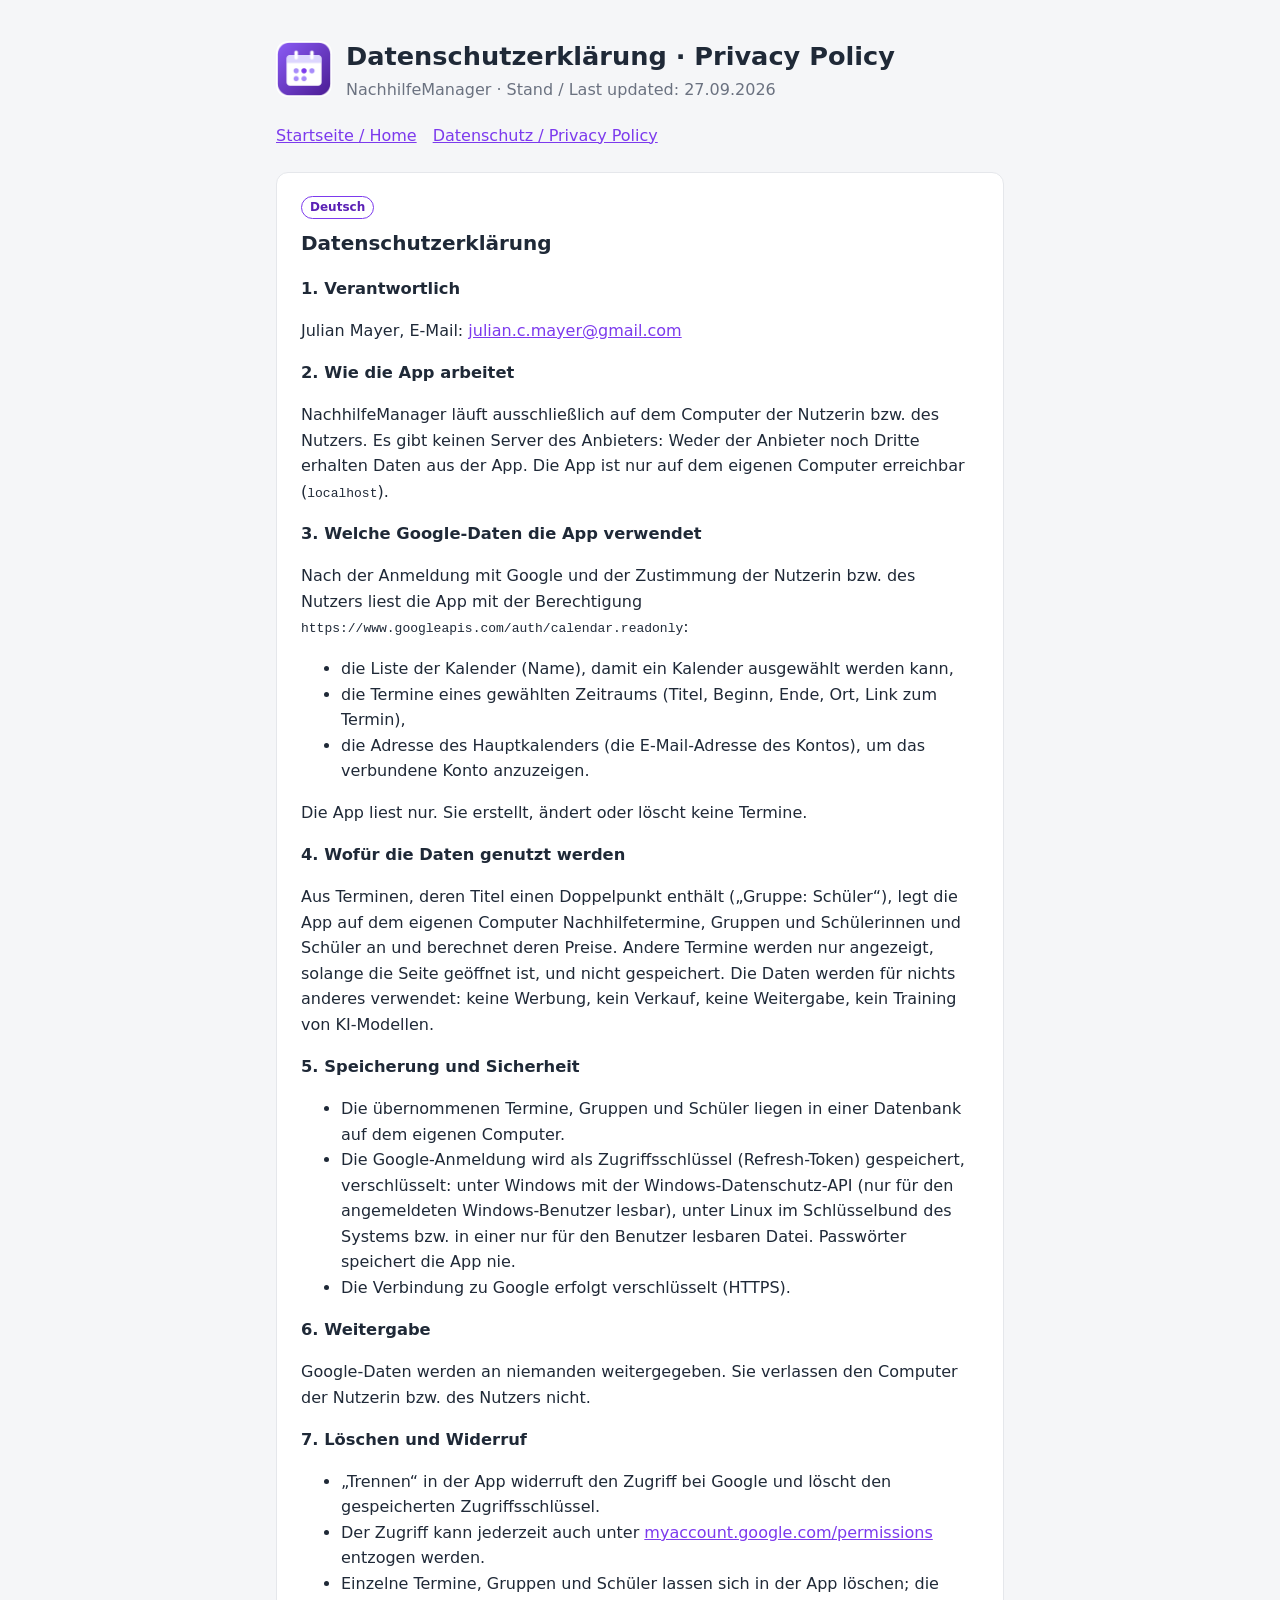
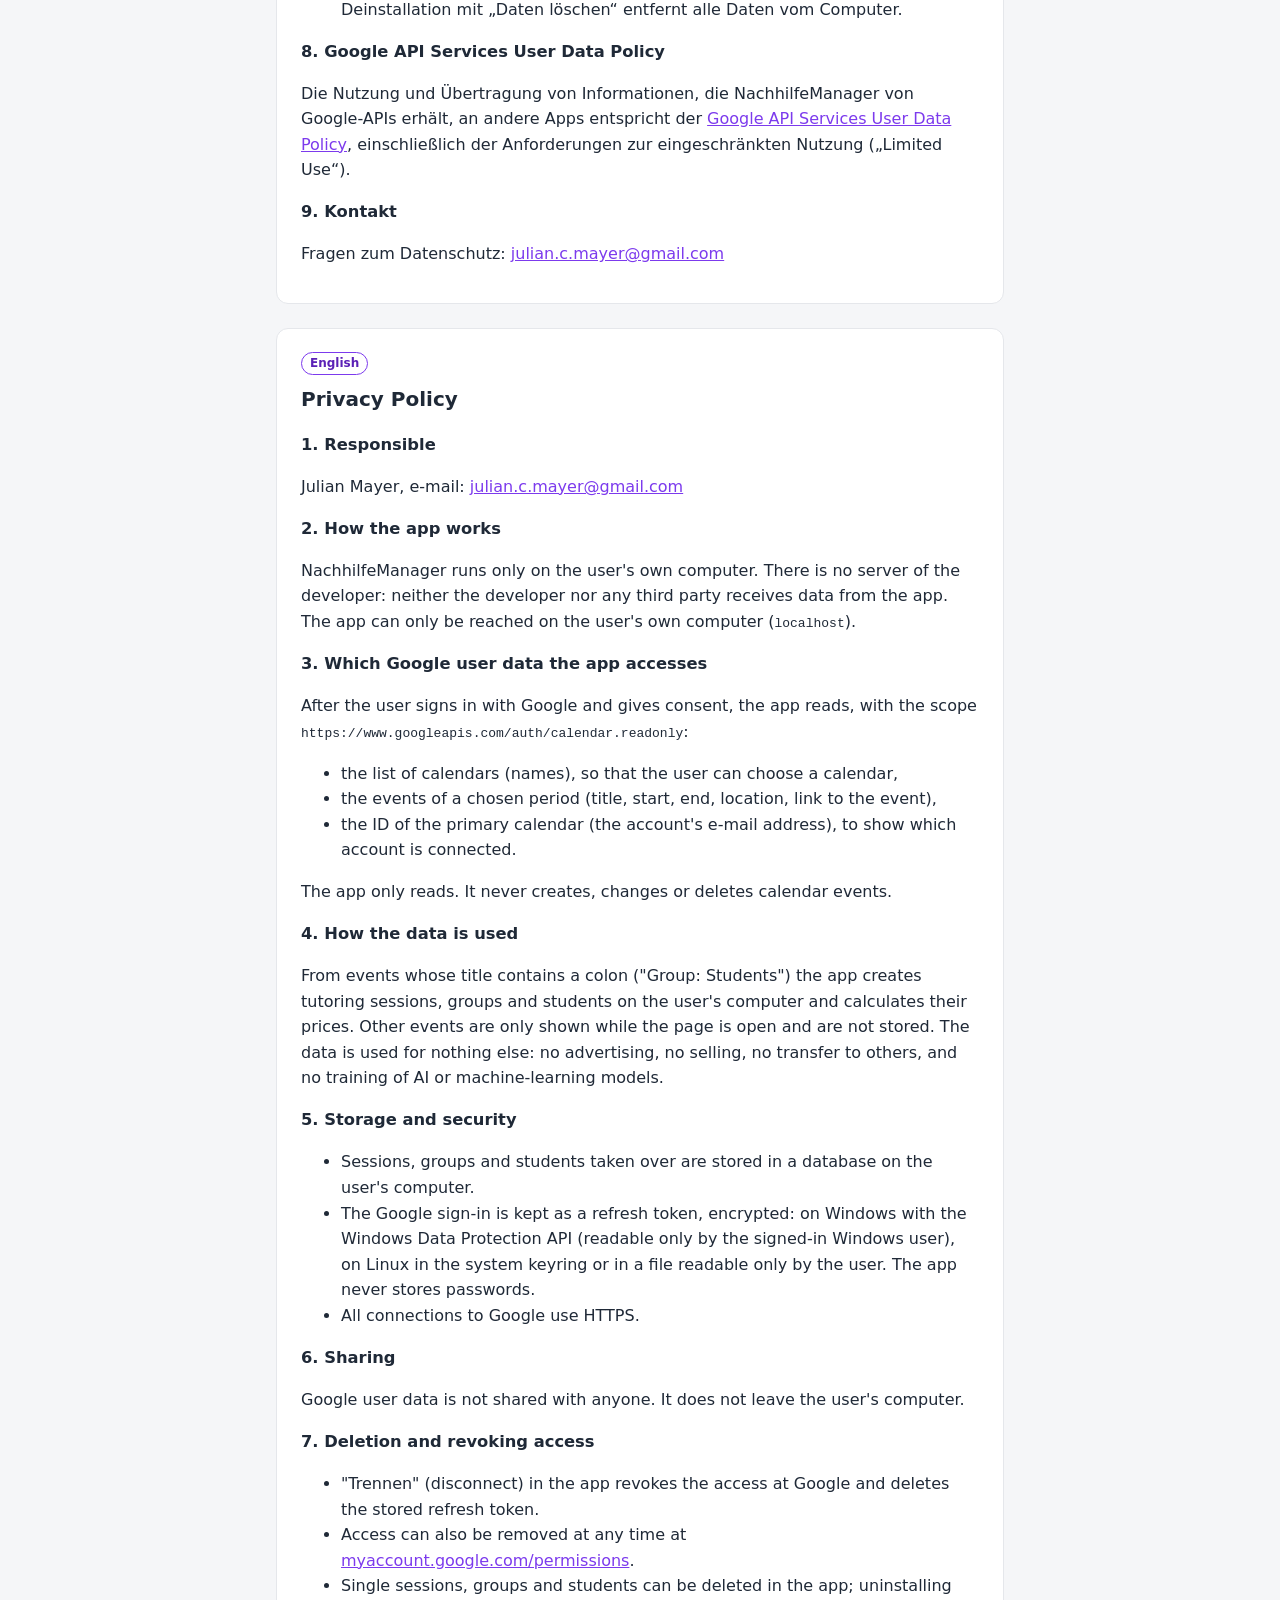
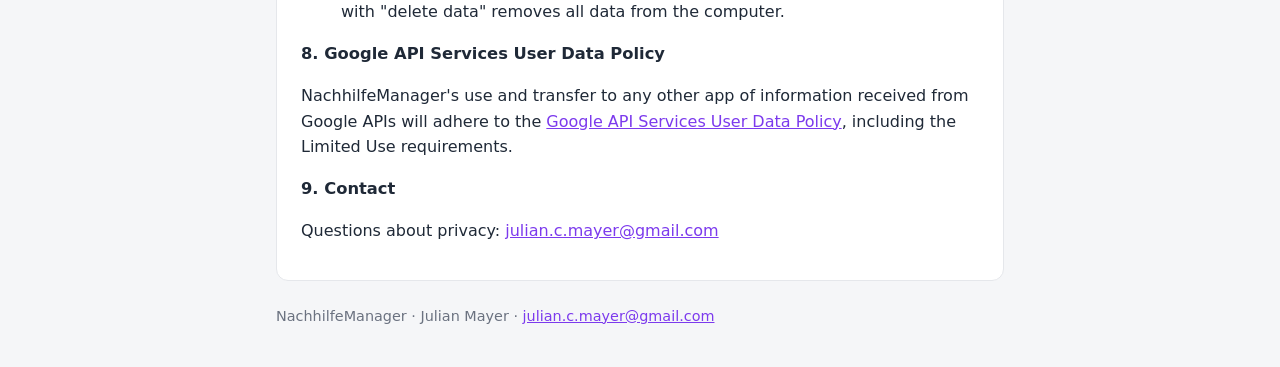
==== privacy.html @ 803e3d3e "NachhilfeManager homepage and privacy policy Co-Authored-By: Claude Opus 5.5 <noreply@anthropic.com>" ====
<!doctype html>
<html lang="de">
<head>
  <meta charset="utf-8">
  <meta name="viewport" content="width=device-width, initial-scale=1">
  <title>Datenschutz / Privacy Policy · NachhilfeManager</title>
  <link rel="icon" href="nachhilfemanager-logo.png">
  <link rel="stylesheet" href="style.css">
</head>
<body>
  <header>
    <img src="nachhilfemanager-logo.png" alt="">
    <div>
      <h1>Datenschutzerklärung · Privacy Policy</h1>
      <p>NachhilfeManager · Stand / Last updated: 27.09.2026</p>
    </div>
  </header>
  <nav><a href="./">Startseite / Home</a><a href="privacy.html">Datenschutz / Privacy Policy</a></nav>
  <main>
    <section lang="de">
      <span class="lang">Deutsch</span>
      <h2>Datenschutzerklärung</h2>
      <h3>1. Verantwortlich</h3>
      <p>Julian Mayer, E-Mail: <a href="mailto:julian.c.mayer@gmail.com">julian.c.mayer@gmail.com</a></p>
      <h3>2. Wie die App arbeitet</h3>
      <p>NachhilfeManager läuft ausschließlich auf dem Computer der Nutzerin bzw. des Nutzers. Es gibt keinen Server des
        Anbieters: Weder der Anbieter noch Dritte erhalten Daten aus der App. Die App ist nur auf dem eigenen Computer
        erreichbar (<code>localhost</code>).</p>
      <h3>3. Welche Google-Daten die App verwendet</h3>
      <p>Nach der Anmeldung mit Google und der Zustimmung der Nutzerin bzw. des Nutzers liest die App mit der Berechtigung
        <code>https://www.googleapis.com/auth/calendar.readonly</code>:</p>
      <ul>
        <li>die Liste der Kalender (Name), damit ein Kalender ausgewählt werden kann,</li>
        <li>die Termine eines gewählten Zeitraums (Titel, Beginn, Ende, Ort, Link zum Termin),</li>
        <li>die Adresse des Hauptkalenders (die E-Mail-Adresse des Kontos), um das verbundene Konto anzuzeigen.</li>
      </ul>
      <p>Die App liest nur. Sie erstellt, ändert oder löscht keine Termine.</p>
      <h3>4. Wofür die Daten genutzt werden</h3>
      <p>Aus Terminen, deren Titel einen Doppelpunkt enthält („Gruppe: Schüler“), legt die App auf dem eigenen Computer
        Nachhilfetermine, Gruppen und Schülerinnen und Schüler an und berechnet deren Preise. Andere Termine werden nur
        angezeigt, solange die Seite geöffnet ist, und nicht gespeichert. Die Daten werden für nichts anderes verwendet:
        keine Werbung, kein Verkauf, keine Weitergabe, kein Training von KI-Modellen.</p>
      <h3>5. Speicherung und Sicherheit</h3>
      <ul>
        <li>Die übernommenen Termine, Gruppen und Schüler liegen in einer Datenbank auf dem eigenen Computer.</li>
        <li>Die Google-Anmeldung wird als Zugriffsschlüssel (Refresh-Token) gespeichert, verschlüsselt: unter Windows mit
          der Windows-Datenschutz-API (nur für den angemeldeten Windows-Benutzer lesbar), unter Linux im
          Schlüsselbund des Systems bzw. in einer nur für den Benutzer lesbaren Datei. Passwörter speichert die App nie.</li>
        <li>Die Verbindung zu Google erfolgt verschlüsselt (HTTPS).</li>
      </ul>
      <h3>6. Weitergabe</h3>
      <p>Google-Daten werden an niemanden weitergegeben. Sie verlassen den Computer der Nutzerin bzw. des Nutzers nicht.</p>
      <h3>7. Löschen und Widerruf</h3>
      <ul>
        <li>„Trennen“ in der App widerruft den Zugriff bei Google und löscht den gespeicherten Zugriffsschlüssel.</li>
        <li>Der Zugriff kann jederzeit auch unter <a href="https://myaccount.google.com/permissions">myaccount.google.com/permissions</a>
          entzogen werden.</li>
        <li>Einzelne Termine, Gruppen und Schüler lassen sich in der App löschen; die Deinstallation mit „Daten löschen“
          entfernt alle Daten vom Computer.</li>
      </ul>
      <h3>8. Google API Services User Data Policy</h3>
      <p>Die Nutzung und Übertragung von Informationen, die NachhilfeManager von Google-APIs erhält, an andere Apps
        entspricht der <a href="https://developers.google.com/terms/api-services-user-data-policy">Google API Services User
        Data Policy</a>, einschließlich der Anforderungen zur eingeschränkten Nutzung („Limited Use“).</p>
      <h3>9. Kontakt</h3>
      <p>Fragen zum Datenschutz: <a href="mailto:julian.c.mayer@gmail.com">julian.c.mayer@gmail.com</a></p>
    </section>

    <section lang="en">
      <span class="lang">English</span>
      <h2>Privacy Policy</h2>
      <h3>1. Responsible</h3>
      <p>Julian Mayer, e-mail: <a href="mailto:julian.c.mayer@gmail.com">julian.c.mayer@gmail.com</a></p>
      <h3>2. How the app works</h3>
      <p>NachhilfeManager runs only on the user's own computer. There is no server of the developer: neither the developer
        nor any third party receives data from the app. The app can only be reached on the user's own computer
        (<code>localhost</code>).</p>
      <h3>3. Which Google user data the app accesses</h3>
      <p>After the user signs in with Google and gives consent, the app reads, with the scope
        <code>https://www.googleapis.com/auth/calendar.readonly</code>:</p>
      <ul>
        <li>the list of calendars (names), so that the user can choose a calendar,</li>
        <li>the events of a chosen period (title, start, end, location, link to the event),</li>
        <li>the ID of the primary calendar (the account's e-mail address), to show which account is connected.</li>
      </ul>
      <p>The app only reads. It never creates, changes or deletes calendar events.</p>
      <h3>4. How the data is used</h3>
      <p>From events whose title contains a colon ("Group: Students") the app creates tutoring sessions, groups and students
        on the user's computer and calculates their prices. Other events are only shown while the page is open and are
        not stored. The data is used for nothing else: no advertising, no selling, no transfer to others, and no training
        of AI or machine-learning models.</p>
      <h3>5. Storage and security</h3>
      <ul>
        <li>Sessions, groups and students taken over are stored in a database on the user's computer.</li>
        <li>The Google sign-in is kept as a refresh token, encrypted: on Windows with the Windows Data Protection API
          (readable only by the signed-in Windows user), on Linux in the system keyring or in a file readable only by the
          user. The app never stores passwords.</li>
        <li>All connections to Google use HTTPS.</li>
      </ul>
      <h3>6. Sharing</h3>
      <p>Google user data is not shared with anyone. It does not leave the user's computer.</p>
      <h3>7. Deletion and revoking access</h3>
      <ul>
        <li>"Trennen" (disconnect) in the app revokes the access at Google and deletes the stored refresh token.</li>
        <li>Access can also be removed at any time at <a href="https://myaccount.google.com/permissions">myaccount.google.com/permissions</a>.</li>
        <li>Single sessions, groups and students can be deleted in the app; uninstalling with "delete data" removes all
          data from the computer.</li>
      </ul>
      <h3>8. Google API Services User Data Policy</h3>
      <p>NachhilfeManager's use and transfer to any other app of information received from Google APIs will adhere to the
        <a href="https://developers.google.com/terms/api-services-user-data-policy">Google API Services User Data Policy</a>,
        including the Limited Use requirements.</p>
      <h3>9. Contact</h3>
      <p>Questions about privacy: <a href="mailto:julian.c.mayer@gmail.com">julian.c.mayer@gmail.com</a></p>
    </section>
  </main>
  <footer>NachhilfeManager · Julian Mayer · <a href="mailto:julian.c.mayer@gmail.com">julian.c.mayer@gmail.com</a></footer>
</body>
</html>
---- style.css ----
:root {
  --accent: #7c3aed;
  --accent-dark: #5b21b6;
  --text: #1f2937;
  --muted: #6b7280;
  --border: #e5e7eb;
  --bg: #f5f6f8;
  --card: #fff;
}
@media (prefers-color-scheme: dark) {
  :root {
    --accent: #a78bfa;
    --accent-dark: #c4b5fd;
    --text: #e5e7eb;
    --muted: #9ca3af;
    --border: #374151;
    --bg: #111827;
    --card: #1f2937;
  }
}
* { box-sizing: border-box; }
body {
  margin: 0;
  font-family: system-ui, -apple-system, "Segoe UI", Roboto, sans-serif;
  line-height: 1.6;
  color: var(--text);
  background: var(--bg);
}
header, main, footer { max-width: 760px; margin: 0 auto; padding: 0 16px; }
header { display: flex; align-items: center; gap: 14px; padding-top: 36px; }
header img { width: 56px; height: 56px; border-radius: 12px; }
header h1 { margin: 0; font-size: 1.6rem; }
header p { margin: 0; color: var(--muted); }
nav { display: flex; gap: 16px; margin: 20px auto 0; max-width: 760px; padding: 0 16px; }
a { color: var(--accent); }
section { margin: 24px 0; padding: 20px 24px; background: var(--card); border: 1px solid var(--border); border-radius: 12px; }
h2 { margin-top: 0; font-size: 1.25rem; }
h3 { margin-bottom: 4px; font-size: 1.02rem; }
.lang { display: inline-block; margin-bottom: 8px; padding: 1px 8px; font-size: 0.75rem; font-weight: 600;
  color: var(--accent-dark); border: 1px solid var(--accent); border-radius: 999px; }
footer { padding-bottom: 40px; color: var(--muted); font-size: 0.9rem; }
@media (max-width: 520px) { section { padding: 16px; } header { padding-top: 24px; } }
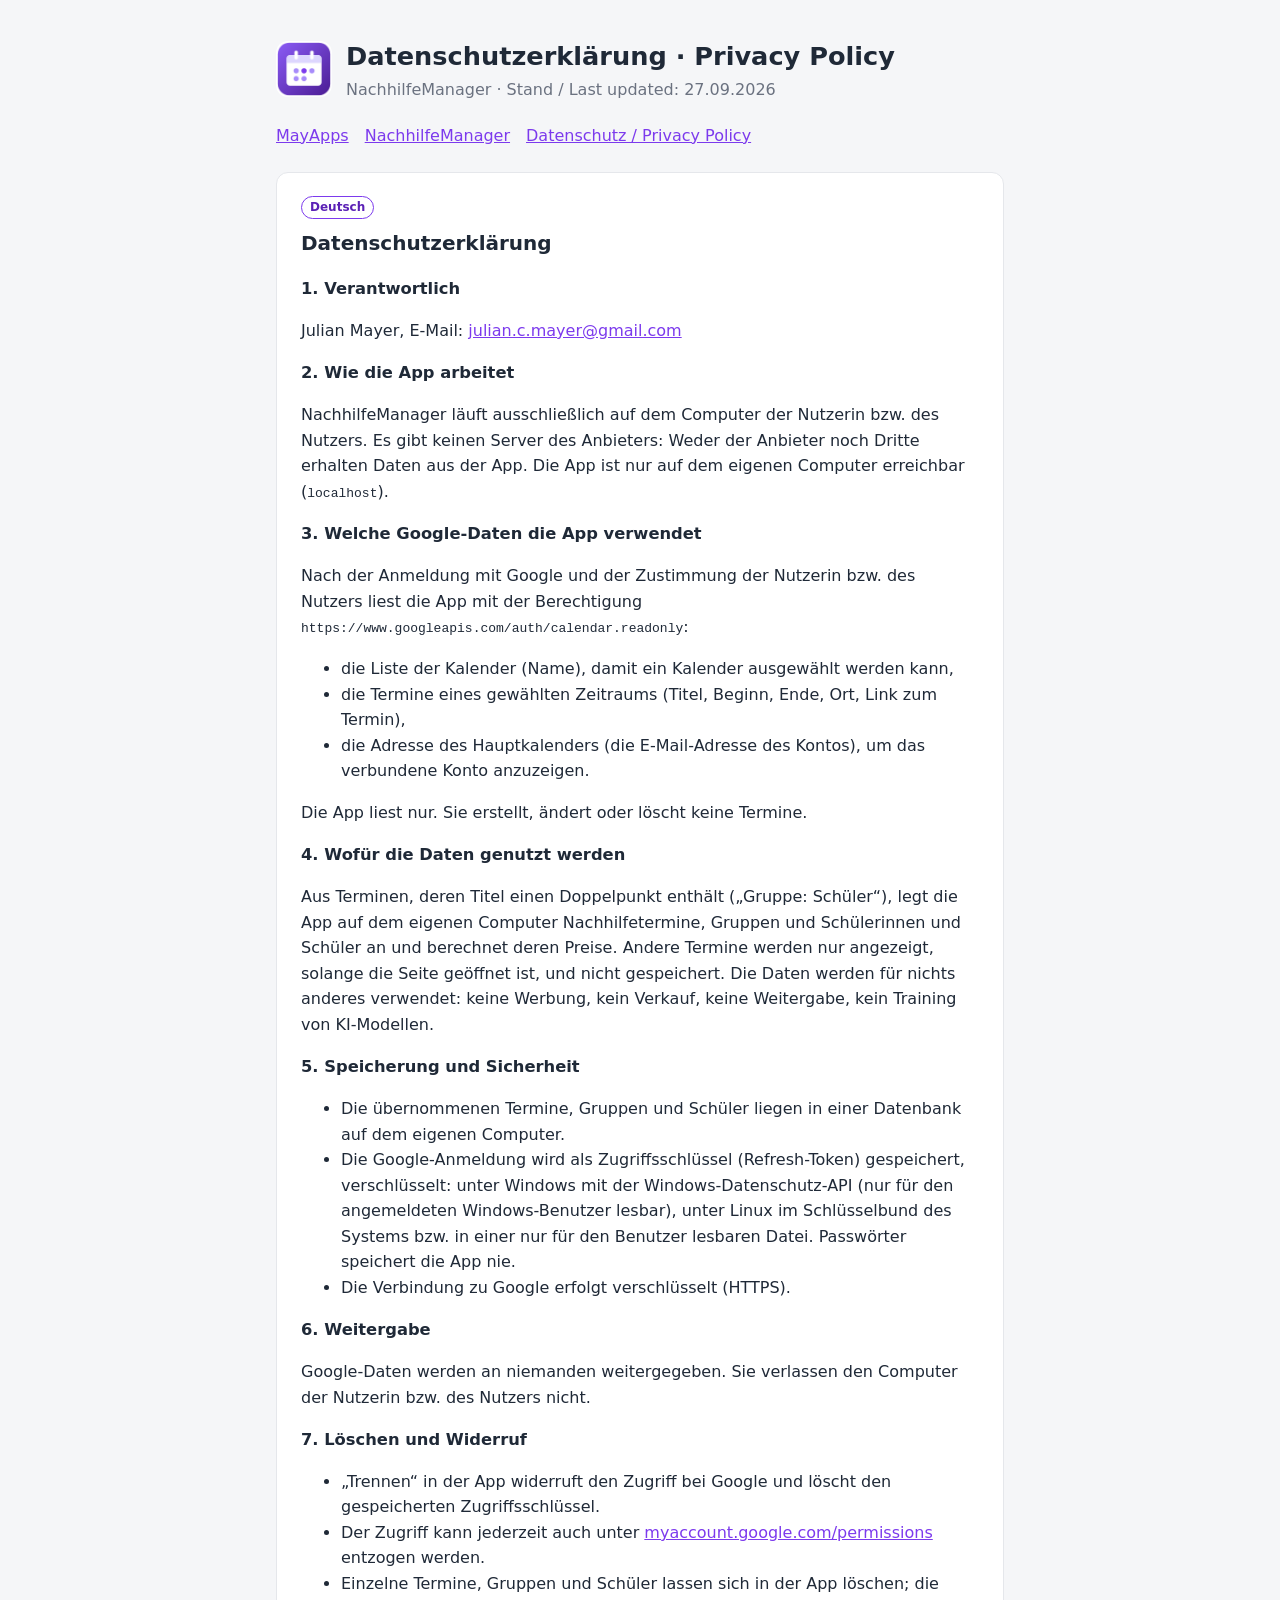
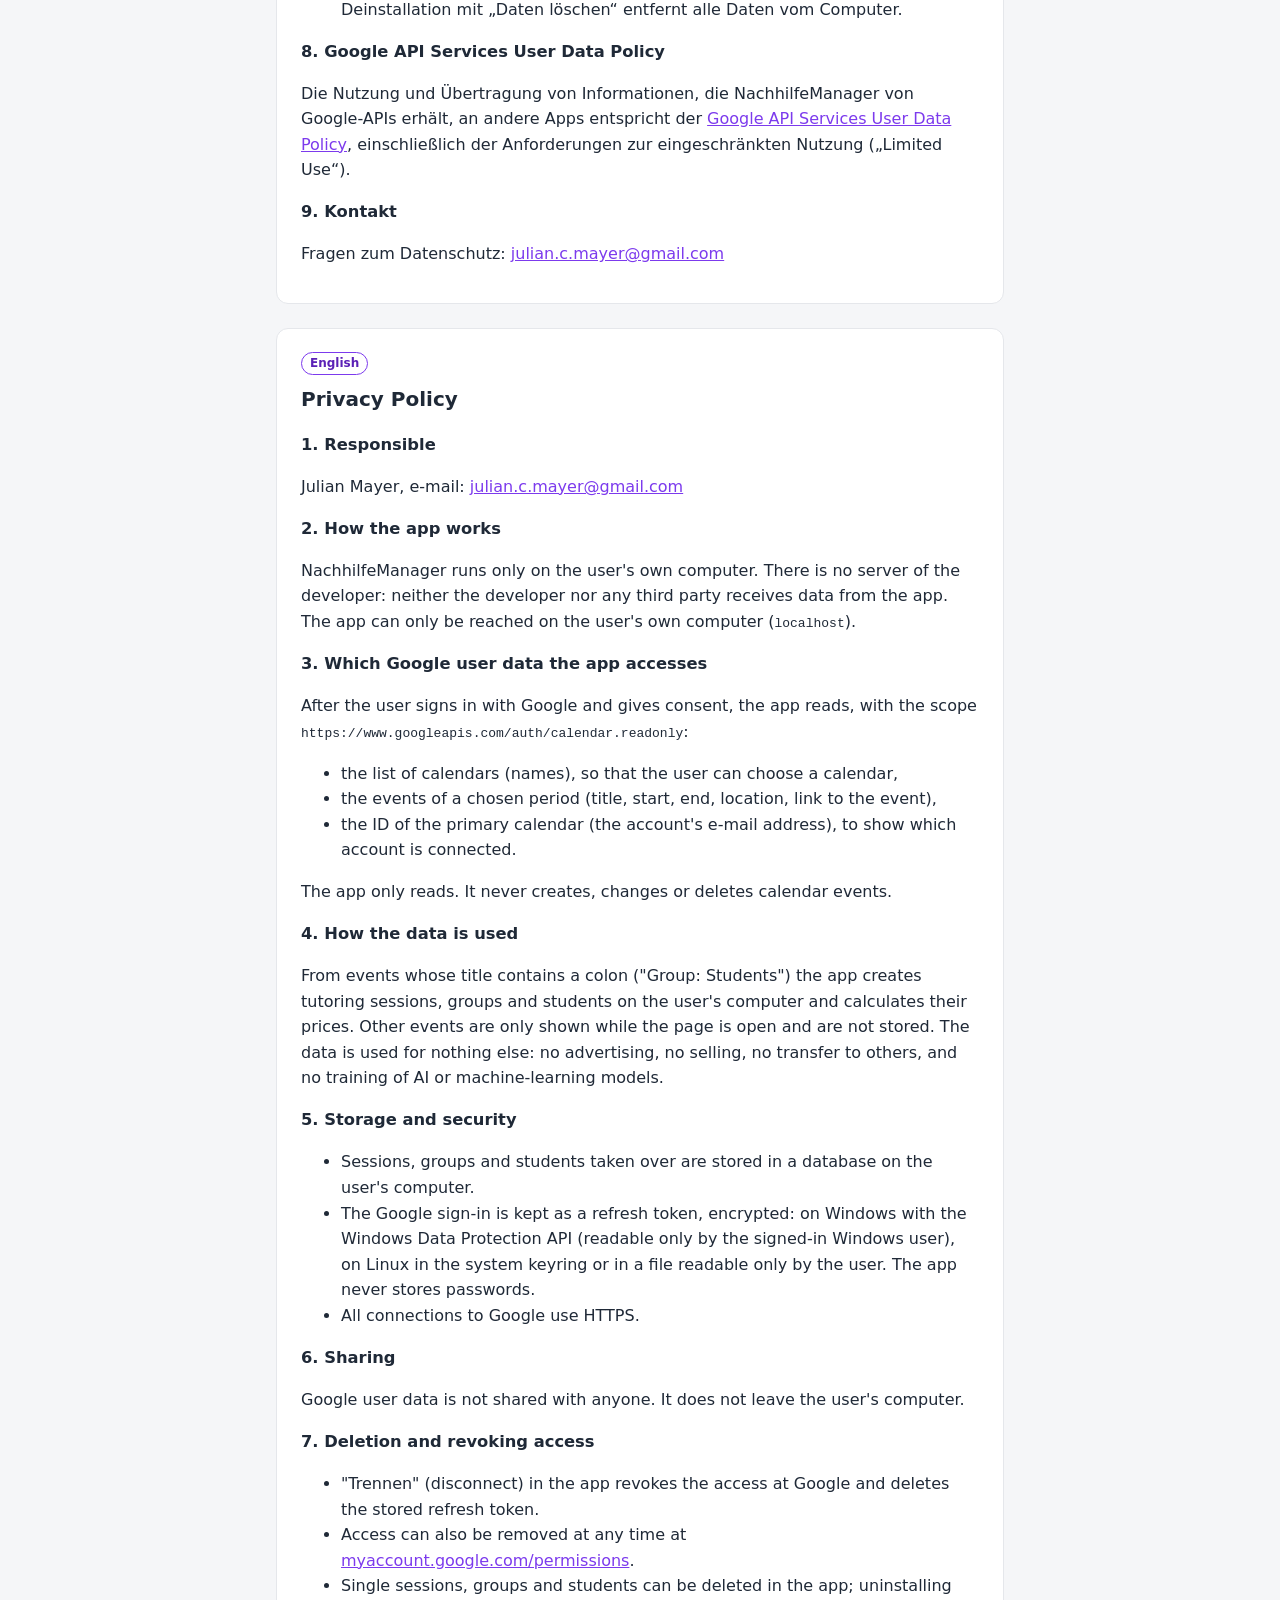
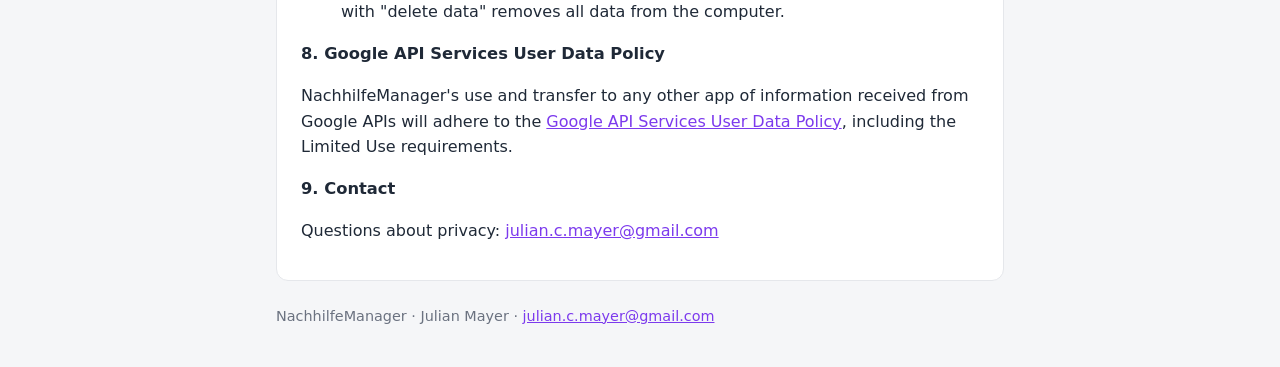
==== commit a09deca2: "MayApps overview with one page per app: NachhilfeManager, MayFinances The NachhilfeManager pages mov" ====
--- a/privacy.html
+++ b/privacy.html
@@ -2,118 +2,13 @@
 <html lang="de">
 <head>
   <meta charset="utf-8">
-  <meta name="viewport" content="width=device-width, initial-scale=1">
-  <title>Datenschutz / Privacy Policy · NachhilfeManager</title>
-  <link rel="icon" href="nachhilfemanager-logo.png">
-  <link rel="stylesheet" href="style.css">
+  <title>NachhilfeManager · Datenschutz / Privacy Policy</title>
+  <!-- The NachhilfeManager privacy policy moved into its own folder; this address keeps working. -->
+  <meta http-equiv="refresh" content="0; url=nachhilfemanager/privacy.html">
+  <link rel="canonical" href="https://juliancmayer.github.io/nachhilfemanager/privacy.html">
 </head>
 <body>
-  <header>
-    <img src="nachhilfemanager-logo.png" alt="">
-    <div>
-      <h1>Datenschutzerklärung · Privacy Policy</h1>
-      <p>NachhilfeManager · Stand / Last updated: 27.09.2026</p>
-    </div>
-  </header>
-  <nav><a href="./">Startseite / Home</a><a href="privacy.html">Datenschutz / Privacy Policy</a></nav>
-  <main>
-    <section lang="de">
-      <span class="lang">Deutsch</span>
-      <h2>Datenschutzerklärung</h2>
-      <h3>1. Verantwortlich</h3>
-      <p>Julian Mayer, E-Mail: <a href="mailto:julian.c.mayer@gmail.com">julian.c.mayer@gmail.com</a></p>
-      <h3>2. Wie die App arbeitet</h3>
-      <p>NachhilfeManager läuft ausschließlich auf dem Computer der Nutzerin bzw. des Nutzers. Es gibt keinen Server des
-        Anbieters: Weder der Anbieter noch Dritte erhalten Daten aus der App. Die App ist nur auf dem eigenen Computer
-        erreichbar (<code>localhost</code>).</p>
-      <h3>3. Welche Google-Daten die App verwendet</h3>
-      <p>Nach der Anmeldung mit Google und der Zustimmung der Nutzerin bzw. des Nutzers liest die App mit der Berechtigung
-        <code>https://www.googleapis.com/auth/calendar.readonly</code>:</p>
-      <ul>
-        <li>die Liste der Kalender (Name), damit ein Kalender ausgewählt werden kann,</li>
-        <li>die Termine eines gewählten Zeitraums (Titel, Beginn, Ende, Ort, Link zum Termin),</li>
-        <li>die Adresse des Hauptkalenders (die E-Mail-Adresse des Kontos), um das verbundene Konto anzuzeigen.</li>
-      </ul>
-      <p>Die App liest nur. Sie erstellt, ändert oder löscht keine Termine.</p>
-      <h3>4. Wofür die Daten genutzt werden</h3>
-      <p>Aus Terminen, deren Titel einen Doppelpunkt enthält („Gruppe: Schüler“), legt die App auf dem eigenen Computer
-        Nachhilfetermine, Gruppen und Schülerinnen und Schüler an und berechnet deren Preise. Andere Termine werden nur
-        angezeigt, solange die Seite geöffnet ist, und nicht gespeichert. Die Daten werden für nichts anderes verwendet:
-        keine Werbung, kein Verkauf, keine Weitergabe, kein Training von KI-Modellen.</p>
-      <h3>5. Speicherung und Sicherheit</h3>
-      <ul>
-        <li>Die übernommenen Termine, Gruppen und Schüler liegen in einer Datenbank auf dem eigenen Computer.</li>
-        <li>Die Google-Anmeldung wird als Zugriffsschlüssel (Refresh-Token) gespeichert, verschlüsselt: unter Windows mit
-          der Windows-Datenschutz-API (nur für den angemeldeten Windows-Benutzer lesbar), unter Linux im
-          Schlüsselbund des Systems bzw. in einer nur für den Benutzer lesbaren Datei. Passwörter speichert die App nie.</li>
-        <li>Die Verbindung zu Google erfolgt verschlüsselt (HTTPS).</li>
-      </ul>
-      <h3>6. Weitergabe</h3>
-      <p>Google-Daten werden an niemanden weitergegeben. Sie verlassen den Computer der Nutzerin bzw. des Nutzers nicht.</p>
-      <h3>7. Löschen und Widerruf</h3>
-      <ul>
-        <li>„Trennen“ in der App widerruft den Zugriff bei Google und löscht den gespeicherten Zugriffsschlüssel.</li>
-        <li>Der Zugriff kann jederzeit auch unter <a href="https://myaccount.google.com/permissions">myaccount.google.com/permissions</a>
-          entzogen werden.</li>
-        <li>Einzelne Termine, Gruppen und Schüler lassen sich in der App löschen; die Deinstallation mit „Daten löschen“
-          entfernt alle Daten vom Computer.</li>
-      </ul>
-      <h3>8. Google API Services User Data Policy</h3>
-      <p>Die Nutzung und Übertragung von Informationen, die NachhilfeManager von Google-APIs erhält, an andere Apps
-        entspricht der <a href="https://developers.google.com/terms/api-services-user-data-policy">Google API Services User
-        Data Policy</a>, einschließlich der Anforderungen zur eingeschränkten Nutzung („Limited Use“).</p>
-      <h3>9. Kontakt</h3>
-      <p>Fragen zum Datenschutz: <a href="mailto:julian.c.mayer@gmail.com">julian.c.mayer@gmail.com</a></p>
-    </section>
-
-    <section lang="en">
-      <span class="lang">English</span>
-      <h2>Privacy Policy</h2>
-      <h3>1. Responsible</h3>
-      <p>Julian Mayer, e-mail: <a href="mailto:julian.c.mayer@gmail.com">julian.c.mayer@gmail.com</a></p>
-      <h3>2. How the app works</h3>
-      <p>NachhilfeManager runs only on the user's own computer. There is no server of the developer: neither the developer
-        nor any third party receives data from the app. The app can only be reached on the user's own computer
-        (<code>localhost</code>).</p>
-      <h3>3. Which Google user data the app accesses</h3>
-      <p>After the user signs in with Google and gives consent, the app reads, with the scope
-        <code>https://www.googleapis.com/auth/calendar.readonly</code>:</p>
-      <ul>
-        <li>the list of calendars (names), so that the user can choose a calendar,</li>
-        <li>the events of a chosen period (title, start, end, location, link to the event),</li>
-        <li>the ID of the primary calendar (the account's e-mail address), to show which account is connected.</li>
-      </ul>
-      <p>The app only reads. It never creates, changes or deletes calendar events.</p>
-      <h3>4. How the data is used</h3>
-      <p>From events whose title contains a colon ("Group: Students") the app creates tutoring sessions, groups and students
-        on the user's computer and calculates their prices. Other events are only shown while the page is open and are
-        not stored. The data is used for nothing else: no advertising, no selling, no transfer to others, and no training
-        of AI or machine-learning models.</p>
-      <h3>5. Storage and security</h3>
-      <ul>
-        <li>Sessions, groups and students taken over are stored in a database on the user's computer.</li>
-        <li>The Google sign-in is kept as a refresh token, encrypted: on Windows with the Windows Data Protection API
-          (readable only by the signed-in Windows user), on Linux in the system keyring or in a file readable only by the
-          user. The app never stores passwords.</li>
-        <li>All connections to Google use HTTPS.</li>
-      </ul>
-      <h3>6. Sharing</h3>
-      <p>Google user data is not shared with anyone. It does not leave the user's computer.</p>
-      <h3>7. Deletion and revoking access</h3>
-      <ul>
-        <li>"Trennen" (disconnect) in the app revokes the access at Google and deletes the stored refresh token.</li>
-        <li>Access can also be removed at any time at <a href="https://myaccount.google.com/permissions">myaccount.google.com/permissions</a>.</li>
-        <li>Single sessions, groups and students can be deleted in the app; uninstalling with "delete data" removes all
-          data from the computer.</li>
-      </ul>
-      <h3>8. Google API Services User Data Policy</h3>
-      <p>NachhilfeManager's use and transfer to any other app of information received from Google APIs will adhere to the
-        <a href="https://developers.google.com/terms/api-services-user-data-policy">Google API Services User Data Policy</a>,
-        including the Limited Use requirements.</p>
-      <h3>9. Contact</h3>
-      <p>Questions about privacy: <a href="mailto:julian.c.mayer@gmail.com">julian.c.mayer@gmail.com</a></p>
-    </section>
-  </main>
-  <footer>NachhilfeManager · Julian Mayer · <a href="mailto:julian.c.mayer@gmail.com">julian.c.mayer@gmail.com</a></footer>
+  <p>Die Datenschutzerklärung von NachhilfeManager ist umgezogen / The NachhilfeManager privacy policy has moved:
+    <a href="nachhilfemanager/privacy.html">https://juliancmayer.github.io/nachhilfemanager/privacy.html</a></p>
 </body>
 </html>
